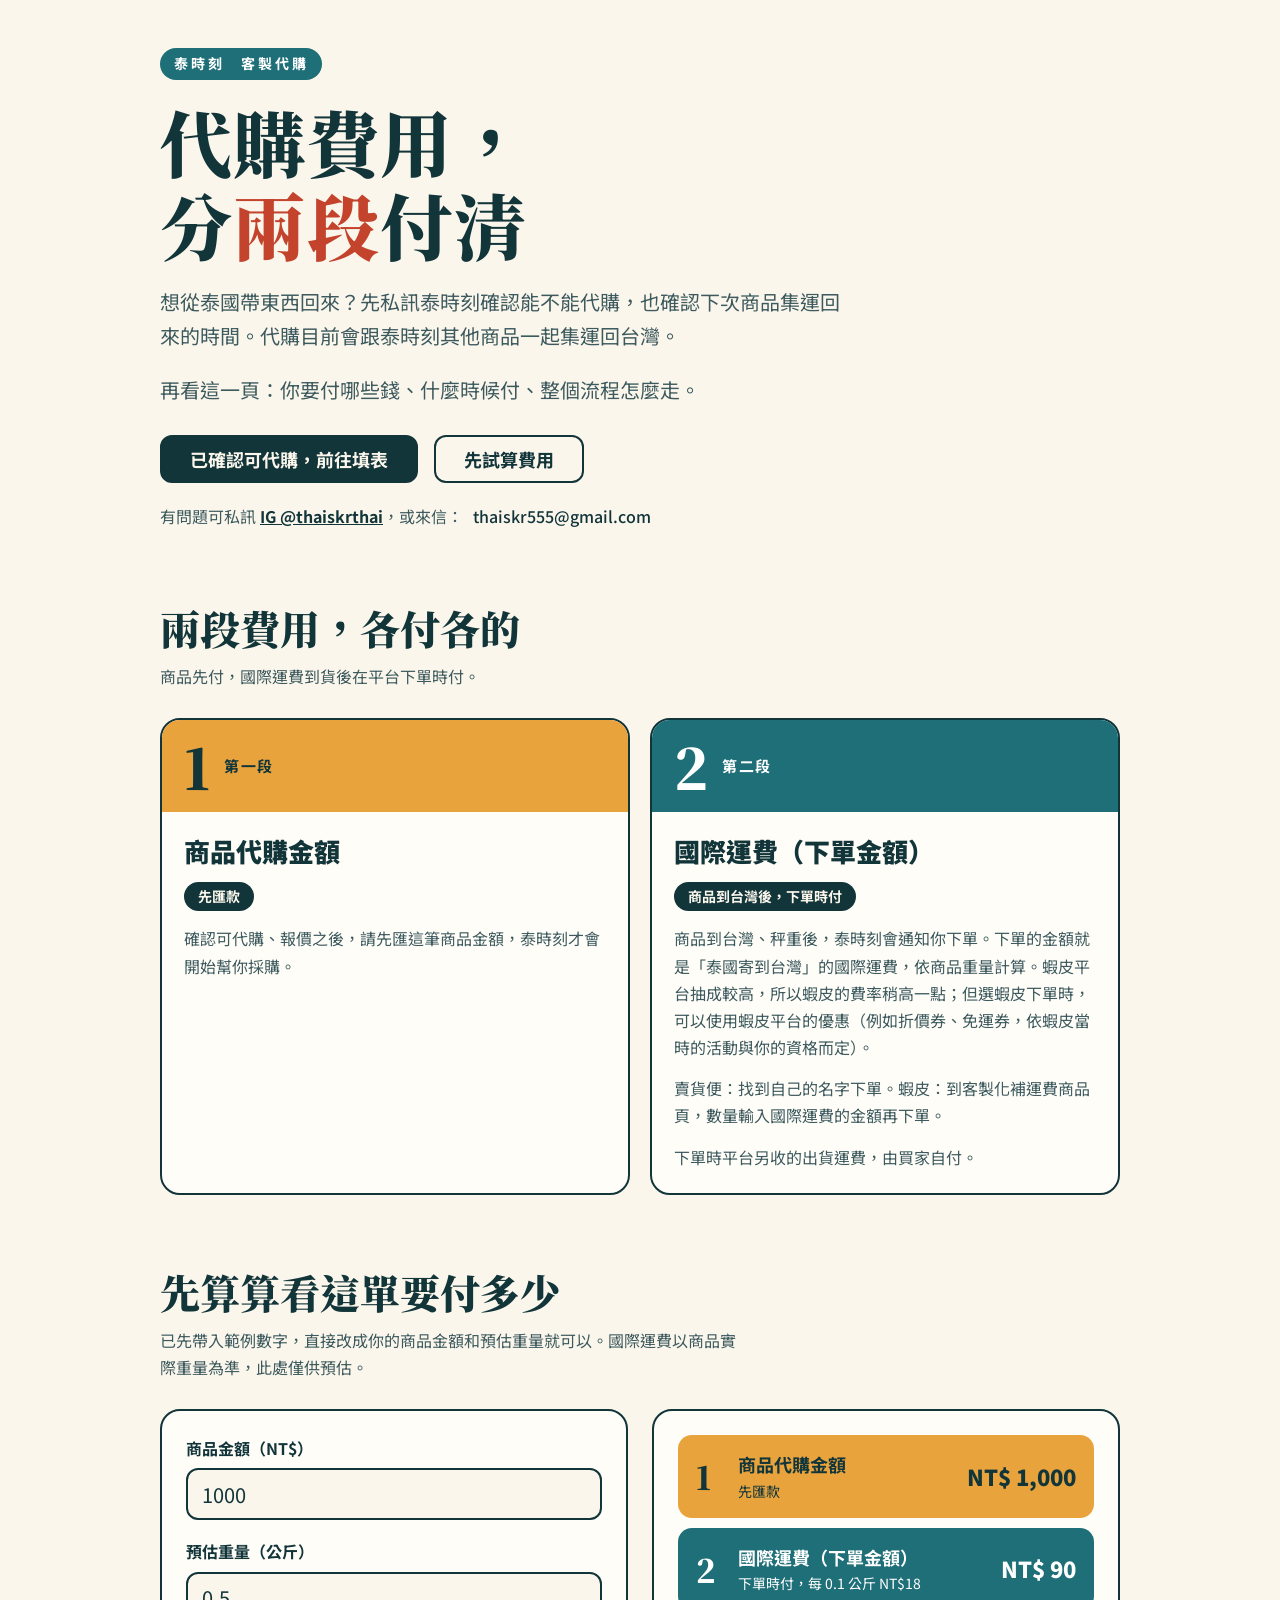
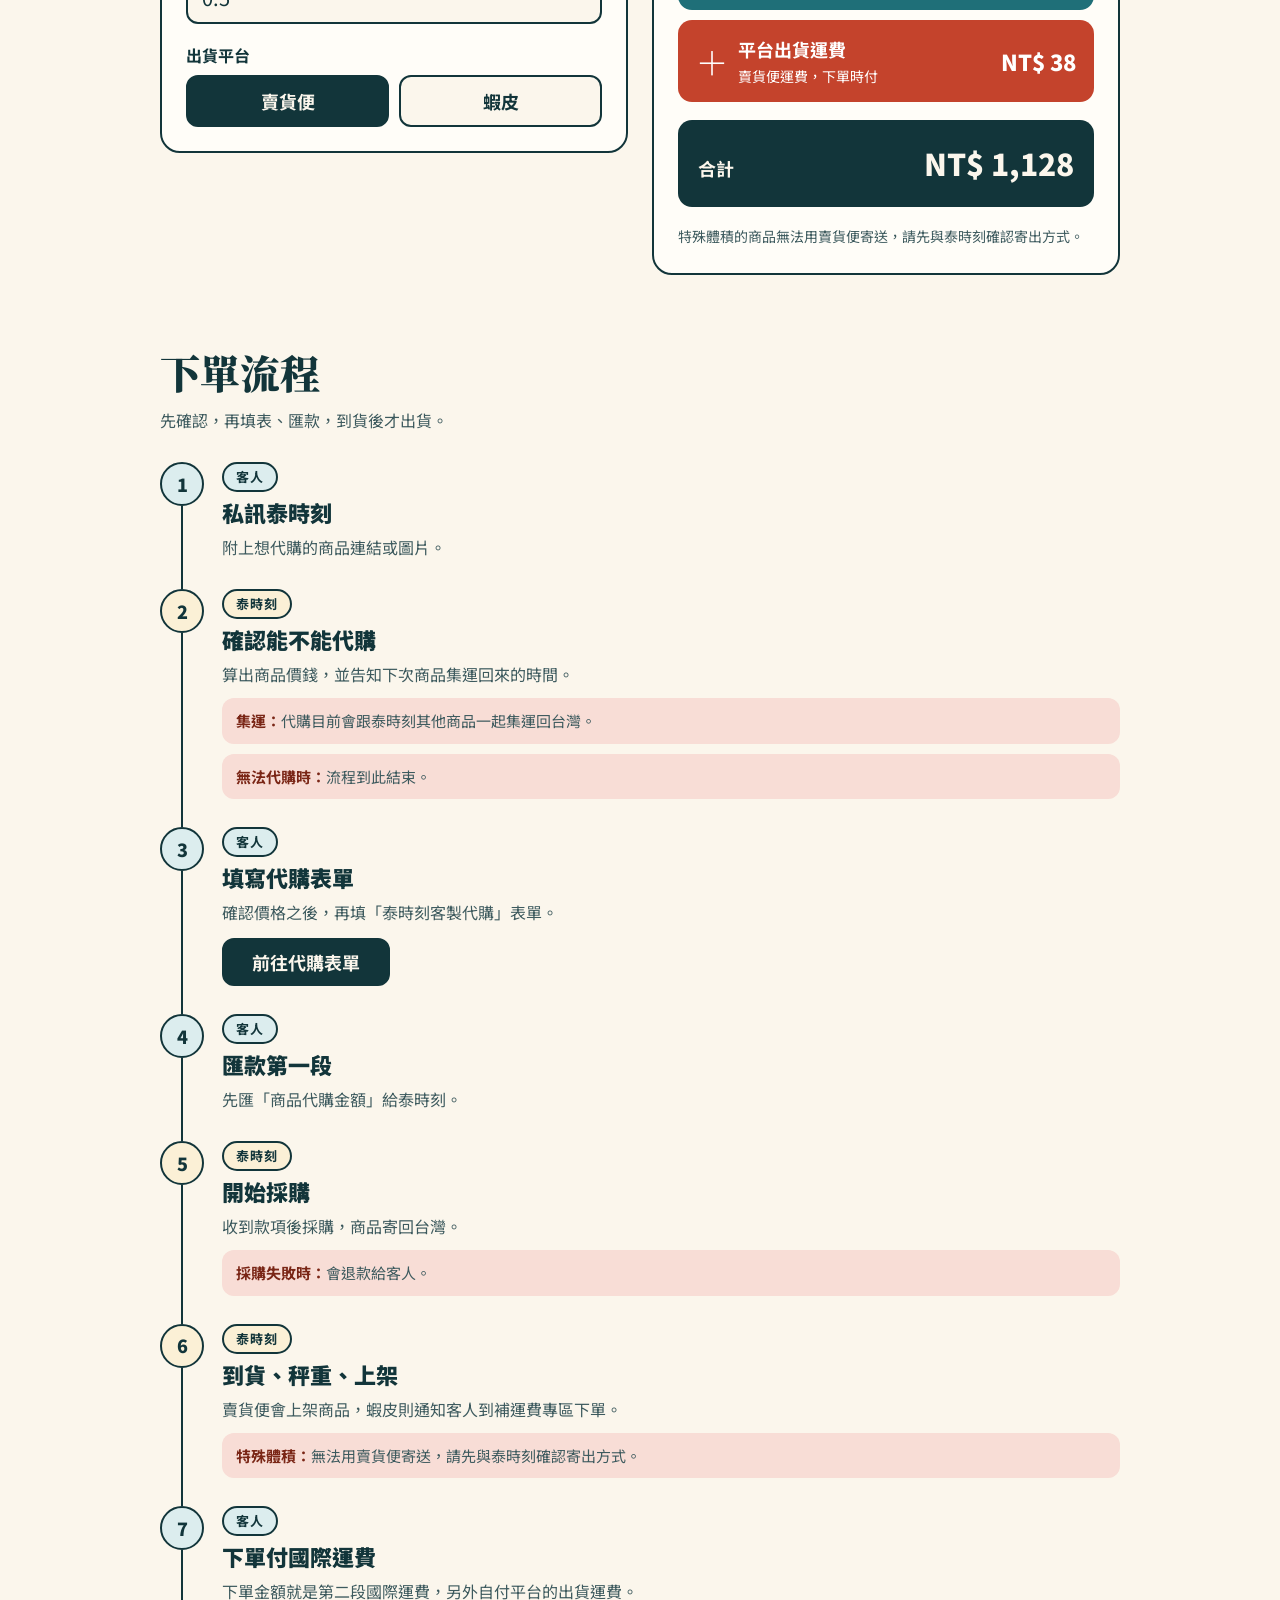
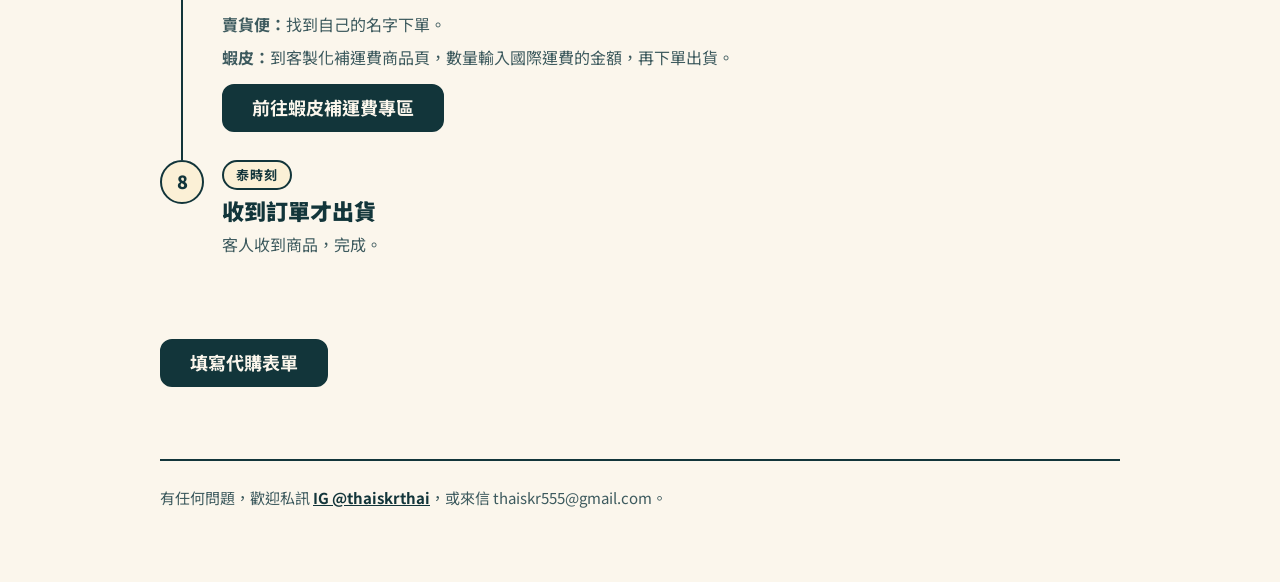
==== index.html @ 285d395c "Add 泰時刻客製代購 site with order form and Apps Script backend - index.html: two-stage fee explanation, ca" ====
<!doctype html>
<html lang="zh-Hant">
<head>
<meta charset="utf-8">
<meta name="viewport" content="width=device-width,initial-scale=1,viewport-fit=cover">
<title>泰時刻客製代購</title>
<link rel="preconnect" href="https://fonts.googleapis.com">
<link rel="stylesheet" href="https://fonts.googleapis.com/css2?family=Noto+Sans+TC:wght@400;500;700;900&family=Noto+Serif+TC:wght@900&display=swap">
<link rel="stylesheet" href="style.css">
</head>
<body>

<main class="wrap">

<header class="hero">
  <span class="eyebrow">泰時刻　客製代購</span>
  <h1>代購費用，<br>分<em>兩段</em>付清</h1>
  <p class="lead">想從泰國帶東西回來？先私訊泰時刻確認能不能代購，也確認下次商品集運回來的時間。代購目前會跟泰時刻其他商品一起集運回台灣。</p>
  <p class="lead">再看這一頁：你要付哪些錢、什麼時候付、整個流程怎麼走。</p>
  <div class="cta-row">
    <a class="btn" href="order.html">已確認可代購，前往填表</a>
    <a class="btn ghost" href="#calc">先試算費用</a>
  </div>
  <div class="contact">
    <span>有問題可私訊 <a href="https://www.instagram.com/thaiskrthai/" target="_blank" rel="noopener">IG @thaiskrthai</a>，或來信：</span>
    <code id="mail">thaiskr555@gmail.com</code>
  </div>
</header>

<section id="fees">
  <div class="sec-head">
    <h2>兩段費用，各付各的</h2>
    <p>商品先付，國際運費到貨後在平台下單時付。</p>
  </div>
  <div class="stages">
    <article class="stage s1">
      <div class="stage-top"><span class="no">1</span><span class="nm">第一段</span></div>
      <div class="stage-body">
        <h3>商品代購金額</h3>
        <span class="when">先匯款</span>
        <p>確認可代購、報價之後，請先匯這筆商品金額，泰時刻才會開始幫你採購。</p>
      </div>
    </article>
    <article class="stage s2">
      <div class="stage-top"><span class="no">2</span><span class="nm">第二段</span></div>
      <div class="stage-body">
        <h3>國際運費（下單金額）</h3>
        <span class="when">商品到台灣後，下單時付</span>
        <p>商品到台灣、秤重後，泰時刻會通知你下單。下單的金額就是「泰國寄到台灣」的國際運費，依商品重量計算。蝦皮平台抽成較高，所以蝦皮的費率稍高一點；但選蝦皮下單時，可以使用蝦皮平台的優惠（例如折價券、免運券，依蝦皮當時的活動與你的資格而定）。</p><p>賣貨便：找到自己的名字下單。蝦皮：到客製化補運費商品頁，數量輸入國際運費的金額再下單。</p>
        <p>下單時平台另收的出貨運費，由買家自付。</p>
      </div>
    </article>
  </div>
</section>

<section id="calc">
  <div class="sec-head">
    <h2>先算算看這單要付多少</h2>
    <p>已先帶入範例數字，直接改成你的商品金額和預估重量就可以。國際運費以商品實際重量為準，此處僅供預估。</p>
  </div>
  <div class="calc">
    <div class="panel">
      <div class="field">
        <label for="item">商品金額（NT$）</label>
        <input id="item" type="number" inputmode="decimal" min="0" value="1000">
      </div>
      <div class="field">
        <label for="weight">預估重量（公斤）</label>
        <input id="weight" type="number" inputmode="decimal" min="0" step="0.1" value="0.5">
      </div>
      <div class="field">
        <span class="lbl" id="platLbl">出貨平台</span>
        <div class="seg" role="group" aria-labelledby="platLbl">
          <button type="button" id="pMy" aria-pressed="true">賣貨便</button>
          <button type="button" id="pSh" aria-pressed="false">蝦皮</button>
        </div>
      </div>
      <div class="field" id="shopeeBox" hidden>
        <label for="shopee">蝦皮運費（NT$）</label>
        <input id="shopee" type="number" inputmode="decimal" min="0" placeholder="依你選的寄送方式填入">
        <span class="hint">不填的話，合計會先不含這一項。</span>
      </div>
    </div>
    <div class="panel">
      <div class="rows">
        <div class="row r1"><span class="n">1</span><span class="t"><b>商品代購金額</b><span>先匯款</span></span><span class="v" id="v1"></span></div>
        <div class="row r2"><span class="n">2</span><span class="t"><b>國際運費（下單金額）</b><span id="rateText"></span></span><span class="v" id="v2"></span></div>
        <div class="row r3"><span class="n">＋</span><span class="t"><b>平台出貨運費</b><span id="fee3Text"></span></span><span class="v" id="v3"></span></div>
      </div>
      <div class="total"><b id="totalLbl">合計</b><span class="v" id="vt"></span></div>
      <p class="hint">特殊體積的商品無法用賣貨便寄送，請先與泰時刻確認寄出方式。</p>
    </div>
  </div>
</section>

<section id="process">
  <div class="sec-head">
    <h2>下單流程</h2>
    <p>先確認，再填表、匯款，到貨後才出貨。</p>
  </div>
  <ol class="flow">
    <li class="me">
      <div class="rail"><span class="dot">1</span><span class="stem"></span></div>
      <div class="c"><span class="who">客人</span><h3>私訊泰時刻</h3><p>附上想代購的商品連結或圖片。</p></div>
    </li>
    <li class="shop">
      <div class="rail"><span class="dot">2</span><span class="stem"></span></div>
      <div class="c"><span class="who">泰時刻</span><h3>確認能不能代購</h3><p>算出商品價錢，並告知下次商品集運回來的時間。</p><p class="note"><b>集運：</b>代購目前會跟泰時刻其他商品一起集運回台灣。</p><p class="note"><b>無法代購時：</b>流程到此結束。</p></div>
    </li>
    <li class="me">
      <div class="rail"><span class="dot">3</span><span class="stem"></span></div>
      <div class="c"><span class="who">客人</span><h3>填寫代購表單</h3><p>確認價格之後，再填「泰時刻客製代購」表單。</p><a class="btn" href="order.html">前往代購表單</a></div>
    </li>
    <li class="me">
      <div class="rail"><span class="dot">4</span><span class="stem"></span></div>
      <div class="c"><span class="who">客人</span><h3>匯款第一段</h3><p>先匯「商品代購金額」給泰時刻。</p></div>
    </li>
    <li class="shop">
      <div class="rail"><span class="dot">5</span><span class="stem"></span></div>
      <div class="c"><span class="who">泰時刻</span><h3>開始採購</h3><p>收到款項後採購，商品寄回台灣。</p><p class="note"><b>採購失敗時：</b>會退款給客人。</p></div>
    </li>
    <li class="shop">
      <div class="rail"><span class="dot">6</span><span class="stem"></span></div>
      <div class="c"><span class="who">泰時刻</span><h3>到貨、秤重、上架</h3><p>賣貨便會上架商品，蝦皮則通知客人到補運費專區下單。</p><p class="note"><b>特殊體積：</b>無法用賣貨便寄送，請先與泰時刻確認寄出方式。</p></div>
    </li>
    <li class="me">
      <div class="rail"><span class="dot">7</span><span class="stem"></span></div>
      <div class="c"><span class="who">客人</span><h3>下單付國際運費</h3><p>下單金額就是第二段國際運費，另外自付平台的出貨運費。</p><p><b>賣貨便：</b>找到自己的名字下單。</p><p><b>蝦皮：</b>到客製化補運費商品頁，數量輸入國際運費的金額，再下單出貨。</p><a class="btn" href="https://shopee.tw/%E6%B3%B0%E5%9C%8B%E5%AE%A2%E8%A3%BD%E5%8C%96%E4%BB%A3%E8%B3%BC%E8%A3%9C%E9%81%8B%E8%B2%BB%E5%B0%88%E5%8D%80(%E8%AB%8B%E5%85%88%E7%A7%81%E8%A8%8A)-i.14132010.56804428159?extraParams=%7B%22display_model_id%22%3A380415803616%2C%22model_selection_logic%22%3A3%7D" target="_blank" rel="noopener">前往蝦皮補運費專區</a></div>
    </li>
    <li class="shop">
      <div class="rail"><span class="dot">8</span><span class="stem"></span></div>
      <div class="c"><span class="who">泰時刻</span><h3>收到訂單才出貨</h3><p>客人收到商品，完成。</p></div>
    </li>
  </ol>
</section>

<div class="cta-row">
  <a class="btn" href="order.html">填寫代購表單</a>
</div>

<footer>
  <span>有任何問題，歡迎私訊 <a href="https://www.instagram.com/thaiskrthai/" target="_blank" rel="noopener">IG @thaiskrthai</a>，或來信 thaiskr555@gmail.com。</span>
</footer>

</main>

<script>
(function(){
  var $ = function(id){ return document.getElementById(id); };
  var platform = 'myship';
  function num(v){ var x = parseFloat(v); return isFinite(x) && x > 0 ? x : 0; }
  function money(x){ return 'NT$ ' + Math.round(x).toLocaleString('en-US'); }
  function update(){
    var item = num($('item').value);
    var w = num($('weight').value);
    var units = Math.ceil(w * 10 - 1e-9);
    var shopee = platform === 'shopee';
    var rate = shopee ? 22 : 18;
    var ship2 = units * rate;
    var fee3raw = shopee ? num($('shopee').value) : 38;
    $('v1').textContent = money(item);
    $('v2').textContent = money(ship2);
    $('rateText').textContent = '下單時付，每 0.1 公斤 NT$' + rate;
    if (shopee && !fee3raw) {
      $('v3').textContent = '依蝦皮';
      $('fee3Text').textContent = '依蝦皮運費，請在左邊填入';
      $('totalLbl').textContent = '合計（未含蝦皮運費）';
    } else {
      $('v3').textContent = money(fee3raw);
      $('fee3Text').textContent = shopee ? '蝦皮運費，下單時付' : '賣貨便運費，下單時付';
      $('totalLbl').textContent = '合計';
    }
    $('vt').textContent = money(item + ship2 + fee3raw);
  }
  function pick(p){
    platform = p;
    $('pMy').setAttribute('aria-pressed', p === 'myship' ? 'true' : 'false');
    $('pSh').setAttribute('aria-pressed', p === 'shopee' ? 'true' : 'false');
    $('shopeeBox').hidden = p !== 'shopee';
    update();
  }
  $('item').addEventListener('input', update);
  $('weight').addEventListener('input', update);
  $('shopee').addEventListener('input', update);
  $('pMy').addEventListener('click', function(){ pick('myship'); });
  $('pSh').addEventListener('click', function(){ pick('shopee'); });
  update();
})();
</script>

</body>
</html>
---- style.css ----
/* Layout: one left-aligned column; three fee cards, a live calculator, then an 8-step order timeline.
   Palette carried over from the approved fee diagram: ink teal, saffron, teal, coral on warm paper. */
:root{
  --bg:#FBF6EC; --surface:#FFFDF8; --ink:#12353A; --muted:#3D5A5E; --line:#12353A;
  --gold:#E8A33D; --gold-soft:#FBF0D6; --on-gold:#12353A;
  --teal:#1F6F78; --teal-soft:#DCEDEE; --on-teal:#FFFFFF;
  --coral:#C4432C; --coral-soft:#F8DDD6; --on-coral:#FFFFFF; --coral-ink:#7A2616;
  --btn-bg:#12353A; --btn-fg:#FBF6EC;
  --font-body:'Noto Sans TC','PingFang TC','Microsoft JhengHei',sans-serif;
  --font-display:'Noto Serif TC','Songti TC','PMingLiU',serif;
}
@media (prefers-color-scheme: dark){
  :root:not([data-theme="light"]){
    --bg:#0F2327; --surface:#162E33; --ink:#F3EBDD; --muted:#A9BEC0; --line:#4A6A6E;
    --gold-soft:#3A2F16; --teal-soft:#173C41; --coral-soft:#3B1E19; --coral-ink:#F2B7AA;
    --btn-bg:#E8A33D; --btn-fg:#12353A;
    color-scheme:dark;
  }
}
:root[data-theme="dark"]{
  --bg:#0F2327; --surface:#162E33; --ink:#F3EBDD; --muted:#A9BEC0; --line:#4A6A6E;
  --gold-soft:#3A2F16; --teal-soft:#173C41; --coral-soft:#3B1E19; --coral-ink:#F2B7AA;
  --btn-bg:#E8A33D; --btn-fg:#12353A;
  color-scheme:dark;
}
*{box-sizing:border-box}
[hidden]{display:none!important}
img{max-width:100%}
body{margin:0;background:var(--bg);color:var(--ink);font-family:var(--font-body);font-size:16px;line-height:1.7;padding-inline:20px;padding-block:0}
.wrap{max-width:960px;margin-inline:auto;padding-block:48px 72px;display:flex;flex-direction:column;gap:72px}
h1,h2,h3,p{margin:0}
h1{font-family:var(--font-display);font-weight:900;font-size:clamp(40px,8vw,72px);line-height:1.15;letter-spacing:.02em;text-wrap:balance}
h1 em{font-style:normal;color:var(--coral)}
h2{font-family:var(--font-display);font-weight:900;font-size:clamp(28px,5vw,40px);line-height:1.25;text-wrap:balance}
:root[data-theme="dark"] h1 em{color:var(--gold)}
@media (prefers-color-scheme: dark){:root:not([data-theme="light"]) h1 em{color:var(--gold)}}
.eyebrow{display:inline-block;font-size:14px;font-weight:700;letter-spacing:.2em;color:var(--on-teal);background:var(--teal);padding:4px 14px;border-radius:999px}
.lead{font-size:20px;color:var(--muted);max-width:34em}
.hero{display:flex;flex-direction:column;gap:20px;align-items:flex-start}
.cta-row{display:flex;flex-wrap:wrap;gap:16px;align-items:center;margin-top:8px}
.btn{display:inline-flex;align-items:center;justify-content:center;min-height:48px;padding:0 28px;border-radius:12px;font-family:inherit;font-size:18px;font-weight:700;text-decoration:none;cursor:pointer;border:2px solid var(--btn-bg);background:var(--btn-bg);color:var(--btn-fg)}
.btn.ghost{background:transparent;color:var(--ink);border-color:var(--line)}
.btn:focus-visible,button:focus-visible,input:focus-visible,a:focus-visible{outline:3px solid var(--gold);outline-offset:2px}
.contact{display:flex;flex-wrap:wrap;gap:10px;align-items:center;font-size:16px;color:var(--muted)}
.contact code{font-family:var(--font-body);font-weight:500;color:var(--ink);user-select:all;overflow-wrap:anywhere}
.copy{min-height:36px;padding:0 14px;border:2px solid var(--line);background:transparent;color:var(--ink);border-radius:999px;font-family:inherit;font-size:14px;font-weight:700;cursor:pointer}
section{display:flex;flex-direction:column;gap:28px}
.sec-head{display:flex;flex-direction:column;gap:10px}
.sec-head p{color:var(--muted);max-width:36em}

.stages{display:grid;grid-template-columns:repeat(auto-fit,minmax(260px,1fr));gap:20px;align-items:stretch}
.stage{display:flex;flex-direction:column;border:2px solid var(--line);border-radius:20px;overflow:hidden;background:var(--surface);min-width:0}
.stage-top{display:flex;align-items:center;gap:14px;padding:18px 22px}
.stage-top .no{font-family:var(--font-display);font-weight:900;font-size:56px;line-height:1}
.stage-top .nm{font-size:15px;font-weight:700;letter-spacing:.1em}
.s1 .stage-top{background:var(--gold);color:var(--on-gold)}
.s2 .stage-top{background:var(--teal);color:var(--on-teal)}
.s3 .stage-top{background:var(--coral);color:var(--on-coral)}
.stage-body{display:flex;flex-direction:column;gap:14px;padding:22px;flex:1}
.stage-body h3{font-size:26px;font-weight:900;line-height:1.3}
.when{align-self:flex-start;font-size:14px;font-weight:700;background:var(--btn-bg);color:var(--btn-fg);padding:3px 14px;border-radius:999px}
.stage-body p{color:var(--muted);font-size:16px}
.rates{display:flex;flex-direction:column;gap:10px;margin-top:auto}
.rate{display:flex;flex-direction:column;gap:2px;padding:12px 16px;border-radius:12px;background:var(--teal-soft)}
.rate.c{background:var(--coral-soft)}
.rate.g{background:var(--gold-soft)}
.rate small{font-size:14px;font-weight:500;color:var(--muted)}
.rate.c small{color:var(--coral-ink)}
.rate b{font-size:20px;font-weight:900;font-variant-numeric:tabular-nums}

.calc{display:grid;grid-template-columns:minmax(0,1fr) minmax(0,1fr);gap:24px;align-items:start}
@media (max-width:760px){.calc{grid-template-columns:minmax(0,1fr)}}
.panel{border:2px solid var(--line);border-radius:20px;background:var(--surface);padding:24px;display:flex;flex-direction:column;gap:18px;min-width:0}
.field{display:flex;flex-direction:column;gap:6px}
.field label,.field .lbl{font-weight:700}
.field input{height:52px;border:2px solid var(--line);border-radius:12px;padding:0 14px;font-family:inherit;font-size:20px;background:var(--bg);color:var(--ink);font-variant-numeric:tabular-nums;width:100%}
.seg{display:flex;gap:10px}
.seg button{flex:1;min-height:52px;border-radius:12px;border:2px solid var(--line);background:var(--bg);color:var(--ink);font-family:inherit;font-size:18px;font-weight:700;cursor:pointer}
.seg button[aria-pressed="true"]{background:var(--btn-bg);color:var(--btn-fg);border-color:var(--btn-bg)}
.hint{font-size:14px;color:var(--muted)}
.rows{display:flex;flex-direction:column;gap:10px}
.row{display:flex;align-items:center;gap:14px;padding:14px 18px;border-radius:14px}
.row .n{font-family:var(--font-display);font-weight:900;font-size:32px;line-height:1;width:28px;flex:none}
.row .t{flex:1;min-width:0;display:flex;flex-direction:column}
.row .t b{font-size:18px}
.row .t span{font-size:14px}
.row .v{font-size:22px;font-weight:900;font-variant-numeric:tabular-nums;text-align:right}
.r1{background:var(--gold);color:var(--on-gold)}
.r2{background:var(--teal);color:var(--on-teal)}
.r3{background:var(--coral);color:var(--on-coral)}
.total{display:flex;justify-content:space-between;align-items:baseline;gap:12px;padding:18px 20px;border-radius:14px;background:var(--btn-bg);color:var(--btn-fg)}
.total b{font-size:18px}
.total .v{font-size:30px;font-weight:900;font-variant-numeric:tabular-nums}

.flow{list-style:none;margin:0;padding:0;display:flex;flex-direction:column}
.flow li{display:grid;grid-template-columns:44px minmax(0,1fr);column-gap:18px}
.flow .rail{display:flex;flex-direction:column;align-items:center}
.flow .dot{width:44px;height:44px;border-radius:50%;display:flex;align-items:center;justify-content:center;font-weight:900;font-size:18px;flex:none;border:2px solid var(--line)}
.flow .stem{flex:1;width:2px;background:var(--line);min-height:20px}
.flow li:last-child .stem{display:none}
.flow .c{padding-bottom:28px;display:flex;flex-direction:column;gap:6px;min-width:0}
.flow li:last-child .c{padding-bottom:0}
.who{align-self:flex-start;font-size:13px;font-weight:700;letter-spacing:.08em;padding:2px 12px;border-radius:999px;border:2px solid var(--line)}
.me .dot,.me .who{background:var(--teal-soft)}
.shop .dot,.shop .who{background:var(--gold-soft)}
.flow h3{font-size:22px;font-weight:900;line-height:1.35}
.flow p{color:var(--muted)}
.note{margin-top:4px;padding:10px 14px;border-radius:12px;background:var(--coral-soft);color:var(--ink);font-size:15px}
.note b{color:var(--coral-ink)}
.flow .btn{align-self:flex-start;margin-top:6px}

#orderForm{display:flex;flex-direction:column;gap:18px}
.field textarea{border:2px solid var(--line);border-radius:12px;padding:10px 14px;font-family:inherit;font-size:18px;background:var(--bg);color:var(--ink);width:100%;min-height:96px;resize:vertical}
.field input[type=text],.field input[type=email],.field input[type=url]{font-size:18px}
.req{color:var(--coral)}
.grid2{display:grid;grid-template-columns:minmax(0,1fr) minmax(0,1fr);gap:18px}
@media (max-width:760px){.grid2{grid-template-columns:minmax(0,1fr)}}
.hp{position:absolute;left:-9999px;height:0;overflow:hidden}
#formMsg{font-weight:700}
#formMsg.err{color:var(--coral)}
button.btn:disabled{opacity:.6;cursor:wait}
footer{border-top:2px solid var(--line);padding-top:24px;display:flex;flex-direction:column;gap:12px;color:var(--muted);font-size:15px}

.item{border:2px solid var(--line);border-radius:16px;padding:18px;margin:0 0 14px;display:flex;flex-direction:column;gap:14px;min-width:0}
.item legend{font-weight:900;padding:0 8px}
.item .copy{align-self:flex-start}
.chk{display:flex;gap:12px;align-items:flex-start;font-weight:500;line-height:1.6;cursor:pointer}
.chk input{width:24px;height:24px;flex:none;margin:2px 0 0;accent-color:var(--teal)}
footer a,.contact a{color:var(--ink);font-weight:700}
.grid-qty{display:grid;grid-template-columns:110px minmax(0,1fr);gap:18px}
.done{border:2px solid var(--line);border-radius:20px;background:var(--teal-soft);padding:24px;display:flex;flex-direction:column;gap:12px;align-items:flex-start}
.done h2{font-size:28px}
.done:focus{outline:none}
.bank{margin:0;display:flex;flex-direction:column;gap:6px;padding:14px 18px;border-radius:12px;background:var(--surface);align-self:stretch}
.bank div{display:flex;gap:12px;flex-wrap:wrap}
.bank dt{font-weight:700;min-width:5.5em}
.bank dd{margin:0;font-variant-numeric:tabular-nums;overflow-wrap:anywhere}
.done .total{align-self:stretch}
.bank{font-size:14px}
.item .rm[hidden]{display:none}
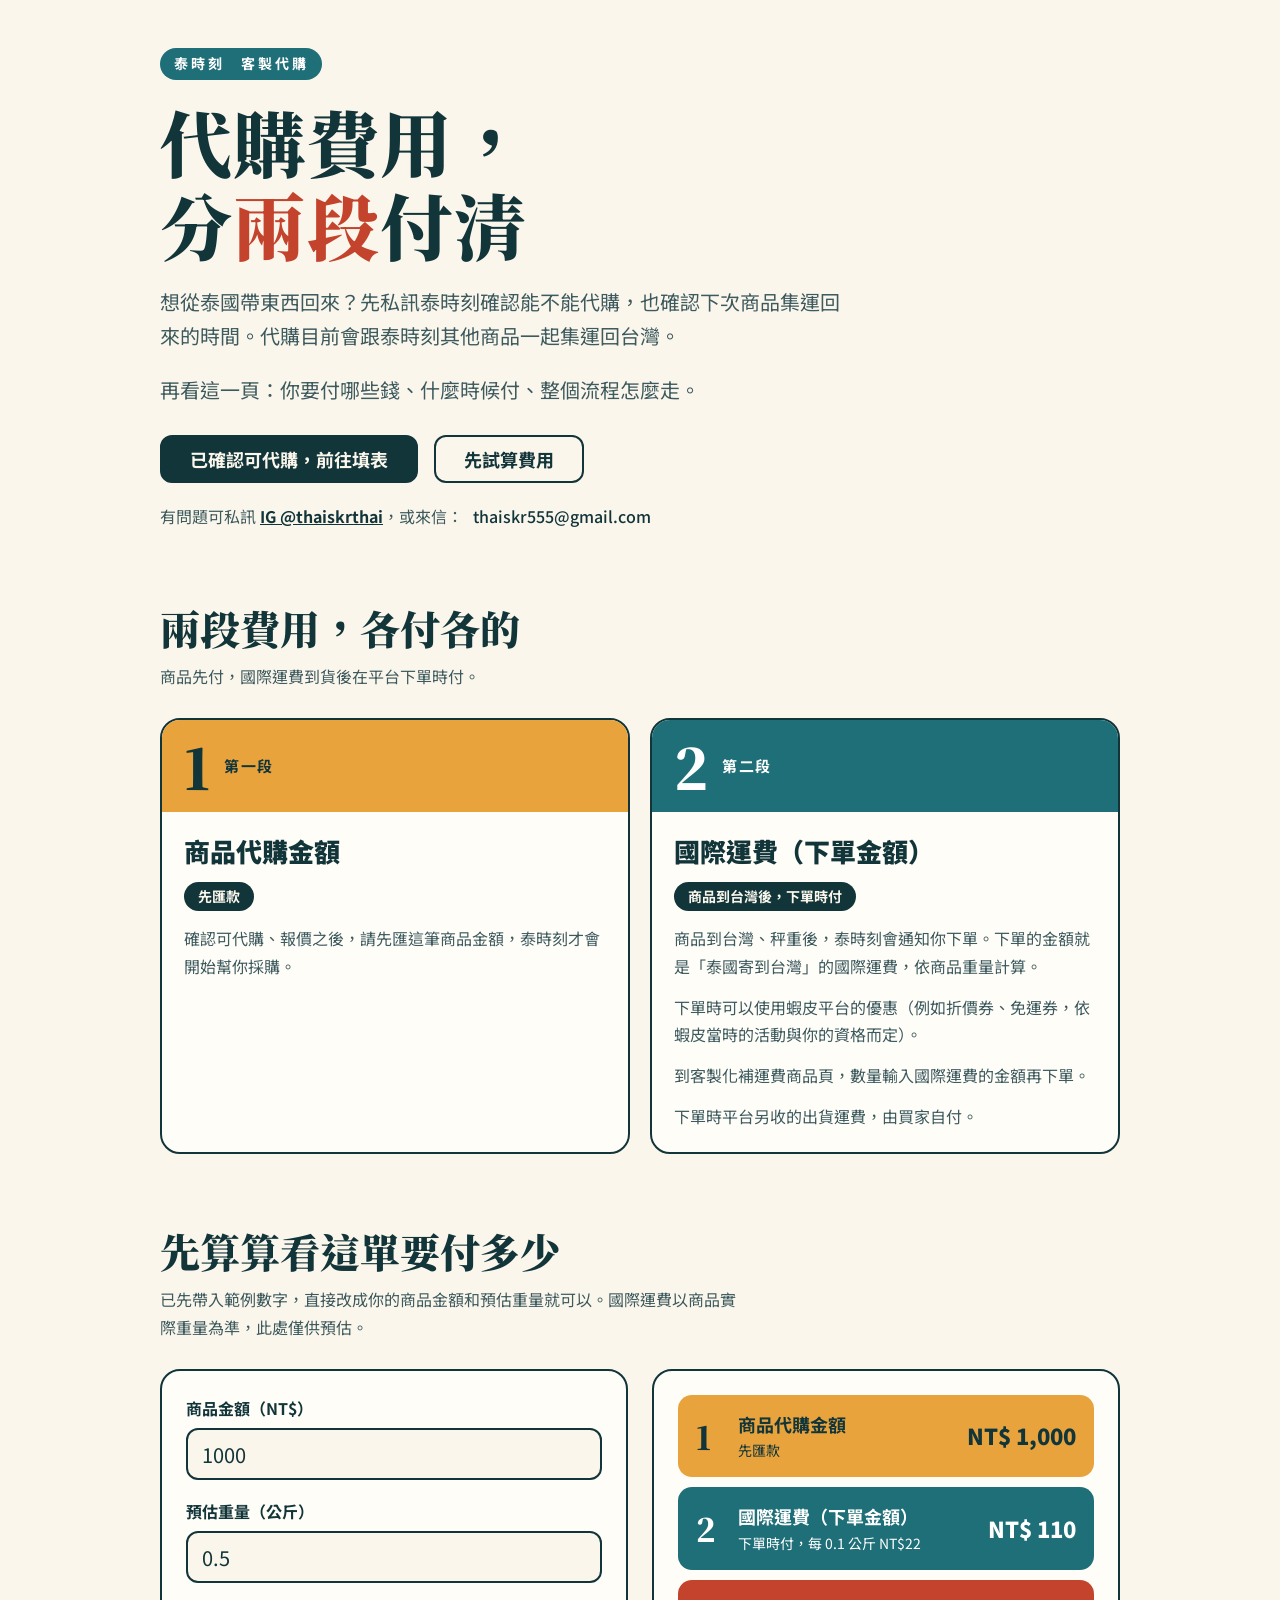
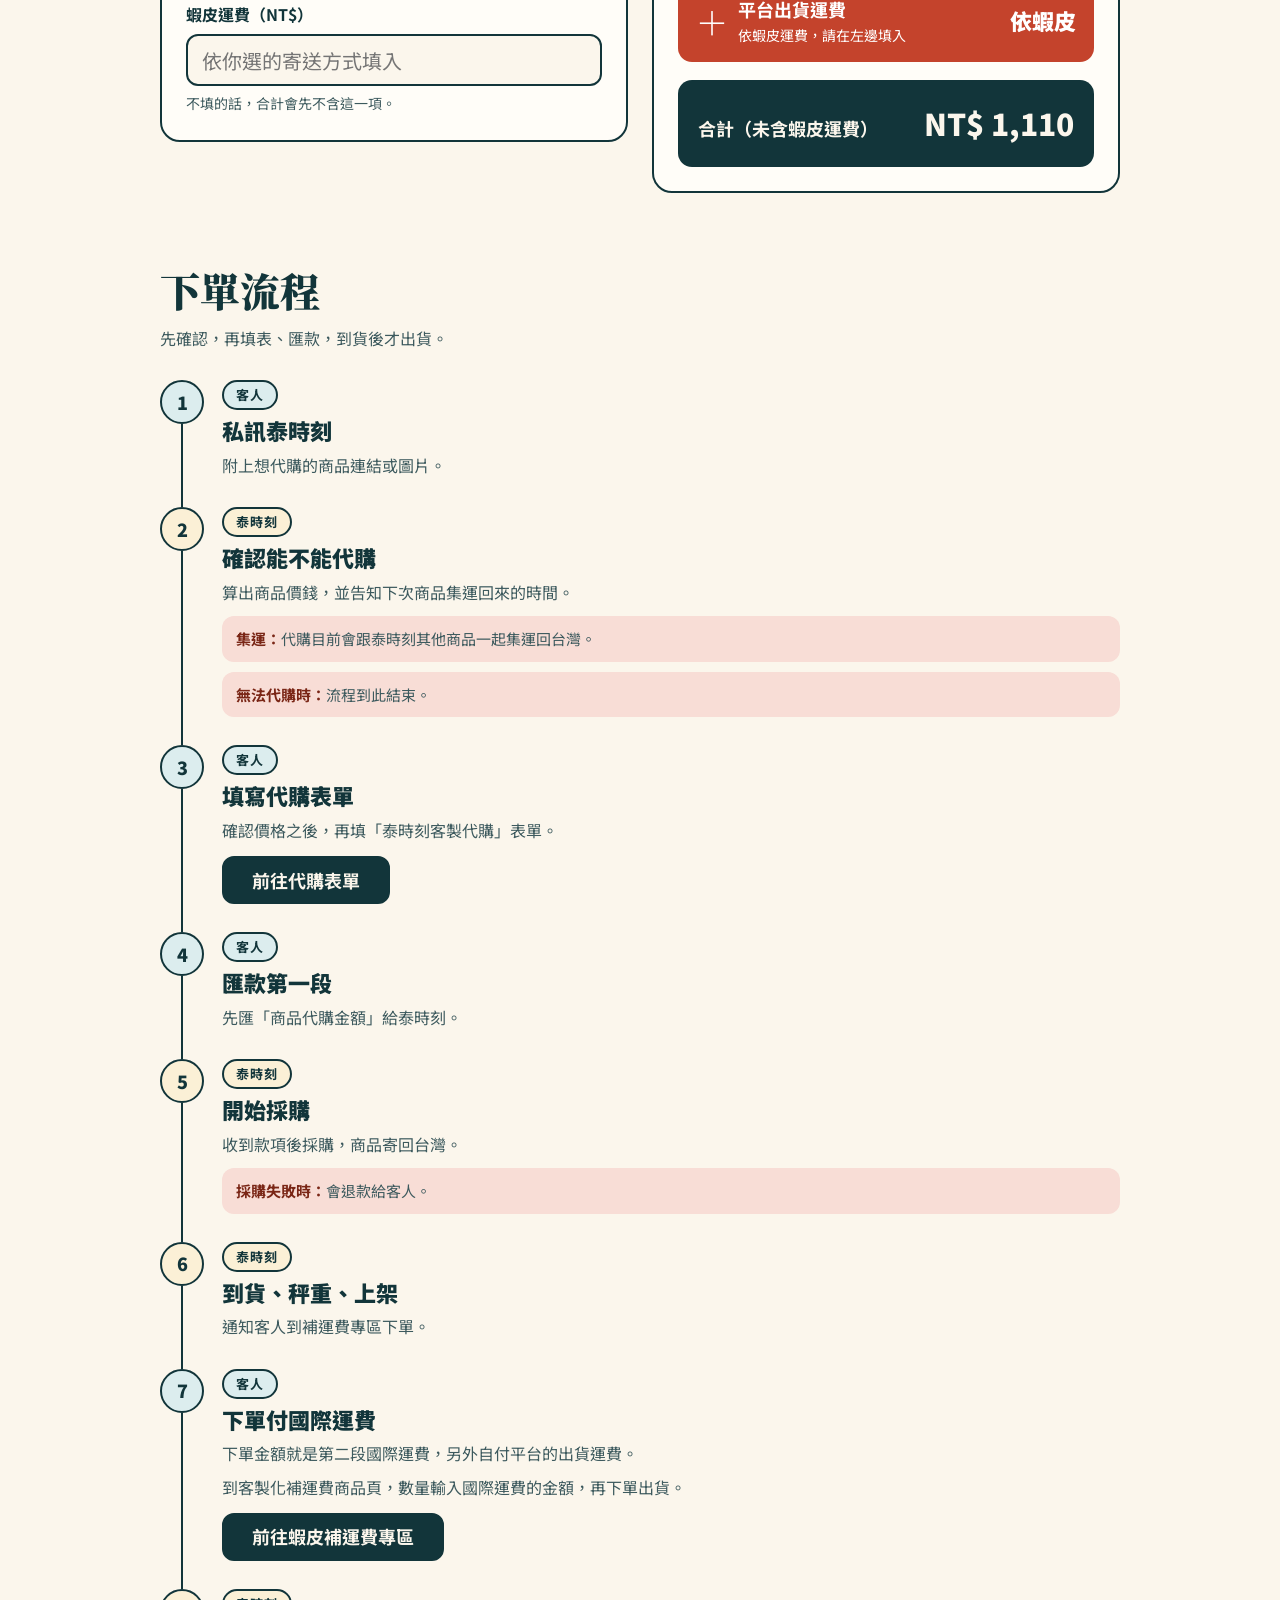
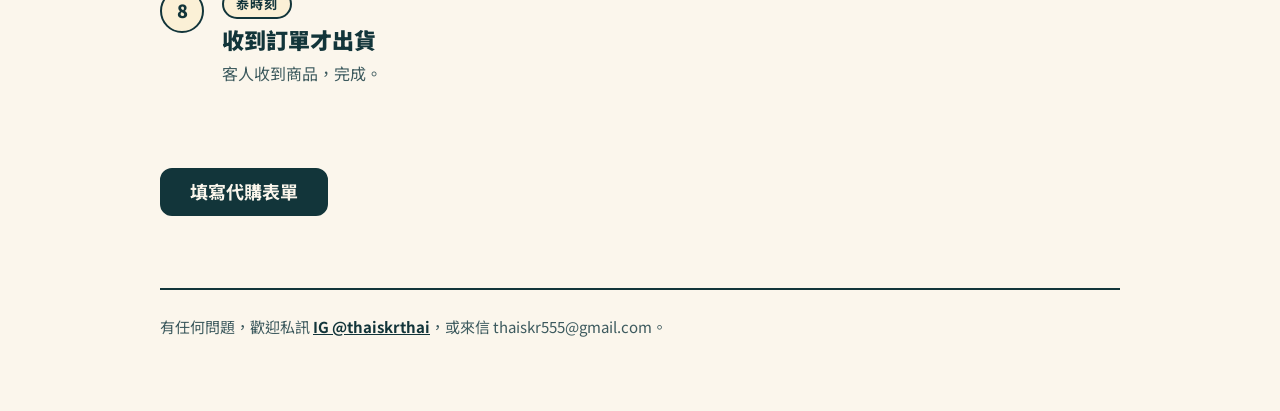
==== commit 8b93e5ac: "Add ?platform= switch to show only Shopee, only 賣貨便, or both - Default shows Shopee only; ?platform=" ====
--- a/index.html
+++ b/index.html
@@ -7,6 +7,13 @@
 <link rel="preconnect" href="https://fonts.googleapis.com">
 <link rel="stylesheet" href="https://fonts.googleapis.com/css2?family=Noto+Sans+TC:wght@400;500;700;900&family=Noto+Serif+TC:wght@900&display=swap">
 <link rel="stylesheet" href="style.css">
+<script>
+// ?platform= 決定顯示哪些平台：預設只顯示蝦皮；myship 只顯示賣貨便；all 兩個都顯示
+(function(){
+  var m = (new URLSearchParams(location.search).get('platform') || '').toLowerCase();
+  document.documentElement.setAttribute('data-mode', m === 'myship' || m === 'all' ? m : 'shopee');
+})();
+</script>
 </head>
 <body>
 
@@ -18,7 +25,7 @@
   <p class="lead">想從泰國帶東西回來？先私訊泰時刻確認能不能代購，也確認下次商品集運回來的時間。代購目前會跟泰時刻其他商品一起集運回台灣。</p>
   <p class="lead">再看這一頁：你要付哪些錢、什麼時候付、整個流程怎麼走。</p>
   <div class="cta-row">
-    <a class="btn" href="order.html">已確認可代購，前往填表</a>
+    <a class="btn" href="order.html" data-order>已確認可代購，前往填表</a>
     <a class="btn ghost" href="#calc">先試算費用</a>
   </div>
   <div class="contact">
@@ -46,7 +53,12 @@
       <div class="stage-body">
         <h3>國際運費（下單金額）</h3>
         <span class="when">商品到台灣後，下單時付</span>
-        <p>商品到台灣、秤重後，泰時刻會通知你下單。下單的金額就是「泰國寄到台灣」的國際運費，依商品重量計算。蝦皮平台抽成較高，所以蝦皮的費率稍高一點；但選蝦皮下單時，可以使用蝦皮平台的優惠（例如折價券、免運券，依蝦皮當時的活動與你的資格而定）。</p><p>賣貨便：找到自己的名字下單。蝦皮：到客製化補運費商品頁，數量輸入國際運費的金額再下單。</p>
+        <p>商品到台灣、秤重後，泰時刻會通知你下單。下單的金額就是「泰國寄到台灣」的國際運費，依商品重量計算。</p>
+        <p data-m="all">蝦皮平台抽成較高，所以蝦皮的費率稍高一點；但選蝦皮下單時，可以使用蝦皮平台的優惠（例如折價券、免運券，依蝦皮當時的活動與你的資格而定）。</p>
+        <p data-m="shopee">下單時可以使用蝦皮平台的優惠（例如折價券、免運券，依蝦皮當時的活動與你的資格而定）。</p>
+        <p data-m="all">賣貨便：找到自己的名字下單。蝦皮：到客製化補運費商品頁，數量輸入國際運費的金額再下單。</p>
+        <p data-m="myship">找到自己的名字下單。</p>
+        <p data-m="shopee">到客製化補運費商品頁，數量輸入國際運費的金額再下單。</p>
         <p>下單時平台另收的出貨運費，由買家自付。</p>
       </div>
     </article>
@@ -68,7 +80,7 @@
         <label for="weight">預估重量（公斤）</label>
         <input id="weight" type="number" inputmode="decimal" min="0" step="0.1" value="0.5">
       </div>
-      <div class="field">
+      <div class="field" data-m="all">
         <span class="lbl" id="platLbl">出貨平台</span>
         <div class="seg" role="group" aria-labelledby="platLbl">
           <button type="button" id="pMy" aria-pressed="true">賣貨便</button>
@@ -88,7 +100,7 @@
         <div class="row r3"><span class="n">＋</span><span class="t"><b>平台出貨運費</b><span id="fee3Text"></span></span><span class="v" id="v3"></span></div>
       </div>
       <div class="total"><b id="totalLbl">合計</b><span class="v" id="vt"></span></div>
-      <p class="hint">特殊體積的商品無法用賣貨便寄送，請先與泰時刻確認寄出方式。</p>
+      <p class="hint" data-m="myship all">特殊體積的商品無法用賣貨便寄送，請先與泰時刻確認寄出方式。</p>
     </div>
   </div>
 </section>
@@ -109,7 +121,7 @@
     </li>
     <li class="me">
       <div class="rail"><span class="dot">3</span><span class="stem"></span></div>
-      <div class="c"><span class="who">客人</span><h3>填寫代購表單</h3><p>確認價格之後，再填「泰時刻客製代購」表單。</p><a class="btn" href="order.html">前往代購表單</a></div>
+      <div class="c"><span class="who">客人</span><h3>填寫代購表單</h3><p>確認價格之後，再填「泰時刻客製代購」表單。</p><a class="btn" href="order.html" data-order>前往代購表單</a></div>
     </li>
     <li class="me">
       <div class="rail"><span class="dot">4</span><span class="stem"></span></div>
@@ -121,11 +133,11 @@
     </li>
     <li class="shop">
       <div class="rail"><span class="dot">6</span><span class="stem"></span></div>
-      <div class="c"><span class="who">泰時刻</span><h3>到貨、秤重、上架</h3><p>賣貨便會上架商品，蝦皮則通知客人到補運費專區下單。</p><p class="note"><b>特殊體積：</b>無法用賣貨便寄送，請先與泰時刻確認寄出方式。</p></div>
+      <div class="c"><span class="who">泰時刻</span><h3>到貨、秤重、上架</h3><p data-m="all">賣貨便會上架商品，蝦皮則通知客人到補運費專區下單。</p><p data-m="myship">商品上架到賣貨便。</p><p data-m="shopee">通知客人到補運費專區下單。</p><p class="note" data-m="myship all"><b>特殊體積：</b>無法用賣貨便寄送，請先與泰時刻確認寄出方式。</p></div>
     </li>
     <li class="me">
       <div class="rail"><span class="dot">7</span><span class="stem"></span></div>
-      <div class="c"><span class="who">客人</span><h3>下單付國際運費</h3><p>下單金額就是第二段國際運費，另外自付平台的出貨運費。</p><p><b>賣貨便：</b>找到自己的名字下單。</p><p><b>蝦皮：</b>到客製化補運費商品頁，數量輸入國際運費的金額，再下單出貨。</p><a class="btn" href="https://shopee.tw/%E6%B3%B0%E5%9C%8B%E5%AE%A2%E8%A3%BD%E5%8C%96%E4%BB%A3%E8%B3%BC%E8%A3%9C%E9%81%8B%E8%B2%BB%E5%B0%88%E5%8D%80(%E8%AB%8B%E5%85%88%E7%A7%81%E8%A8%8A)-i.14132010.56804428159?extraParams=%7B%22display_model_id%22%3A380415803616%2C%22model_selection_logic%22%3A3%7D" target="_blank" rel="noopener">前往蝦皮補運費專區</a></div>
+      <div class="c"><span class="who">客人</span><h3>下單付國際運費</h3><p>下單金額就是第二段國際運費，另外自付平台的出貨運費。</p><p data-m="all"><b>賣貨便：</b>找到自己的名字下單。</p><p data-m="myship">找到自己的名字下單。</p><p data-m="all"><b>蝦皮：</b>到客製化補運費商品頁，數量輸入國際運費的金額，再下單出貨。</p><p data-m="shopee">到客製化補運費商品頁，數量輸入國際運費的金額，再下單出貨。</p><a class="btn" data-m="shopee all" href="https://shopee.tw/%E6%B3%B0%E5%9C%8B%E5%AE%A2%E8%A3%BD%E5%8C%96%E4%BB%A3%E8%B3%BC%E8%A3%9C%E9%81%8B%E8%B2%BB%E5%B0%88%E5%8D%80(%E8%AB%8B%E5%85%88%E7%A7%81%E8%A8%8A)-i.14132010.56804428159?extraParams=%7B%22display_model_id%22%3A380415803616%2C%22model_selection_logic%22%3A3%7D" target="_blank" rel="noopener">前往蝦皮補運費專區</a></div>
     </li>
     <li class="shop">
       <div class="rail"><span class="dot">8</span><span class="stem"></span></div>
@@ -135,7 +147,7 @@
 </section>
 
 <div class="cta-row">
-  <a class="btn" href="order.html">填寫代購表單</a>
+  <a class="btn" href="order.html" data-order>填寫代購表單</a>
 </div>
 
 <footer>
@@ -147,7 +159,8 @@
 <script>
 (function(){
   var $ = function(id){ return document.getElementById(id); };
-  var platform = 'myship';
+  var mode = document.documentElement.getAttribute('data-mode');
+  var platform = mode === 'myship' ? 'myship' : 'shopee';
   function num(v){ var x = parseFloat(v); return isFinite(x) && x > 0 ? x : 0; }
   function money(x){ return 'NT$ ' + Math.round(x).toLocaleString('en-US'); }
   function update(){
@@ -184,7 +197,12 @@
   $('shopee').addEventListener('input', update);
   $('pMy').addEventListener('click', function(){ pick('myship'); });
   $('pSh').addEventListener('click', function(){ pick('shopee'); });
-  update();
+  pick(platform);
+
+  // 有帶參數時，通往表單的連結也帶同樣的參數
+  if (mode === 'myship' || mode === 'all') {
+    document.querySelectorAll('a[data-order]').forEach(function(a){ a.href = 'order.html?platform=' + mode; });
+  }
 })();
 </script>
 
--- a/style.css
+++ b/style.css
@@ -138,3 +138,7 @@
 .done .total{align-self:stretch}
 .bank{font-size:14px}
 .item .rm[hidden]{display:none}
+.seg button[hidden]{display:none}
+html[data-mode="shopee"] [data-m]:not([data-m~="shopee"]),
+html[data-mode="myship"] [data-m]:not([data-m~="myship"]),
+html[data-mode="all"] [data-m]:not([data-m~="all"]){display:none!important}
